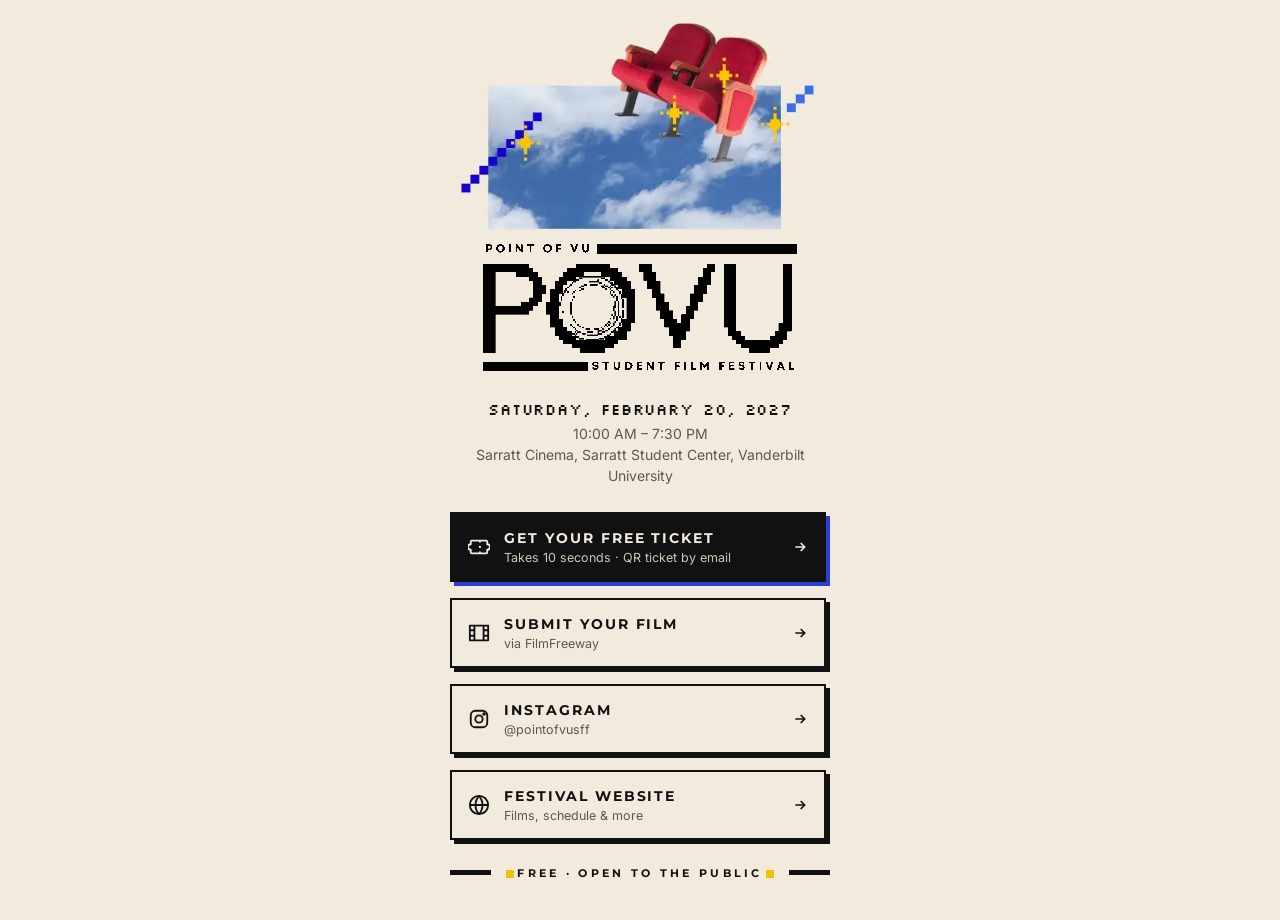
==== index.html @ c9872a8d "Add files via upload" ====
<!DOCTYPE html>
<html lang="en">
<head>
<meta charset="utf-8">
<meta name="viewport" content="width=device-width, initial-scale=1">
<title>POINT OF VU</title>
<meta name="description" content="POINT OF VU Student Film Festival · Saturday, February 20, 2027 · Sarratt Cinema, Vanderbilt University">
<link rel="icon" href="logo.png">
<link rel="preconnect" href="https://fonts.googleapis.com">
<link href="https://fonts.googleapis.com/css2?family=Montserrat:wght@600;700;800&family=Silkscreen&family=Inter:wght@400;500&display=swap" rel="stylesheet">
<link rel="stylesheet" href="style.css">
</head>
<body>
<div class="wrap">
  <img class="hero" src="hero.webp" alt="">
  <img class="logo" src="logo.png" alt="POINT OF VU Student Film Festival">

  <!-- EDIT EACH YEAR: date, time, place -->
  <div class="date">Saturday, February 20, 2027</div>
  <div class="place">10:00 AM – 7:30 PM<br>Sarratt Cinema, Sarratt Student Center, Vanderbilt University</div>

  <a class="btn primary" href="ticket.html">
    <svg class="ic" viewBox="0 0 24 24" fill="none" stroke="currentColor" stroke-width="2" stroke-linejoin="round"><path d="M3 9a2 2 0 0 0 0 6v3a1 1 0 0 0 1 1h16a1 1 0 0 0 1-1v-3a2 2 0 0 0 0-6V6a1 1 0 0 0-1-1H4a1 1 0 0 0-1 1z"/><path d="M13 5v2M13 11v2M13 17v2"/></svg>
    <span class="t">Get your free ticket<small>Takes 10 seconds · QR ticket by email</small></span>
    <svg class="arr" viewBox="0 0 24 24" fill="none" stroke="currentColor" stroke-width="2.5"><path d="M5 12h14M13 6l6 6-6 6"/></svg>
  </a>

  <a class="btn" href="https://filmfreeway.com/pointofvusff">
    <svg class="ic" viewBox="0 0 24 24" fill="none" stroke="currentColor" stroke-width="2" stroke-linejoin="round"><rect x="2" y="4" width="20" height="16"/><path d="M7 4v16M17 4v16M2 9h5M2 15h5M17 9h5M17 15h5"/></svg>
    <span class="t">Submit your film<small>via FilmFreeway</small></span>
    <svg class="arr" viewBox="0 0 24 24" fill="none" stroke="currentColor" stroke-width="2.5"><path d="M5 12h14M13 6l6 6-6 6"/></svg>
  </a>

  <a class="btn" href="https://www.instagram.com/pointofvusff/">
    <svg class="ic" viewBox="0 0 24 24" fill="none" stroke="currentColor" stroke-width="2"><rect x="3" y="3" width="18" height="18" rx="5"/><circle cx="12" cy="12" r="4"/><circle cx="17.5" cy="6.5" r="1" fill="currentColor"/></svg>
    <span class="t">Instagram<small>@pointofvusff</small></span>
    <svg class="arr" viewBox="0 0 24 24" fill="none" stroke="currentColor" stroke-width="2.5"><path d="M5 12h14M13 6l6 6-6 6"/></svg>
  </a>

  <a class="btn" href="https://pointofvusff.wordpress.com">
    <svg class="ic" viewBox="0 0 24 24" fill="none" stroke="currentColor" stroke-width="2"><circle cx="12" cy="12" r="10"/><path d="M2 12h20M12 2a15 15 0 0 1 0 20M12 2a15 15 0 0 0 0 20"/></svg>
    <span class="t">Festival website<small>Films, schedule &amp; more</small></span>
    <svg class="arr" viewBox="0 0 24 24" fill="none" stroke="currentColor" stroke-width="2.5"><path d="M5 12h14M13 6l6 6-6 6"/></svg>
  </a>

  <div class="rule"><span><i class="px"></i>Free · Open to the public<i class="px"></i></span></div>
</div>
</body>
</html>
---- style.css ----
:root{--bg:#f2ebdd;--ink:#111;--muted:#5d574d;--blue:#2b3fd6;--gold:#f2c200;--red:#c42a3c}
*{box-sizing:border-box}
html,body{margin:0;min-height:100%}
body{background:var(--bg);color:var(--ink);font-family:Inter,-apple-system,"Helvetica Neue",Arial,sans-serif;-webkit-font-smoothing:antialiased}
.wrap{max-width:420px;margin:0 auto;padding:22px 20px 40px;text-align:center}
.hero{width:100%;max-width:360px;height:auto;display:block;margin:0 auto -6px}
.logo{width:min(320px,88%);height:auto;display:block;margin:14px auto 0;image-rendering:pixelated}
.logo.sm{width:min(260px,75%);margin-top:8px}
.date{font-family:Silkscreen,monospace;font-size:15px;letter-spacing:.06em;margin:26px 0 4px}
.place{color:var(--muted);font-size:14px;line-height:1.5;margin:0 0 26px}
a.btn{display:flex;align-items:center;gap:14px;text-decoration:none;color:var(--ink);background:var(--bg);border:2px solid var(--ink);padding:15px 16px;margin:0 4px 16px 0;text-align:left;box-shadow:4px 4px 0 var(--ink);transition:transform .08s,box-shadow .08s}
a.btn:active{transform:translate(3px,3px);box-shadow:1px 1px 0 var(--ink)}
a.btn .t{flex:1;font-family:Montserrat,sans-serif;font-weight:700;font-size:14px;letter-spacing:.14em;text-transform:uppercase}
a.btn .t small{display:block;font-family:Inter,sans-serif;font-size:12.5px;letter-spacing:0;text-transform:none;color:var(--muted);margin-top:3px;font-weight:400}
a.btn.primary{background:var(--ink);color:var(--bg);box-shadow:4px 4px 0 var(--blue)}
a.btn.primary:active{box-shadow:1px 1px 0 var(--blue)}
a.btn.primary .t small{color:#cfc7b6}
.ic{width:22px;height:22px;flex:0 0 22px}
.arr{width:16px;height:16px;flex:0 0 16px}
.rule{display:flex;align-items:center;gap:12px;margin:26px 0 0}
.rule:before,.rule:after{content:"";flex:1;height:5px;background:var(--ink)}
.rule span{font-family:Montserrat,sans-serif;font-weight:700;font-size:11px;letter-spacing:.3em;text-transform:uppercase}
.px{display:inline-block;width:8px;height:8px;background:var(--gold);margin:0 3px;vertical-align:middle}
/* ticket form */
.card{background:var(--bg);border:2px solid var(--ink);box-shadow:5px 5px 0 var(--ink);padding:22px;margin-right:5px;text-align:left}
h2{font-family:Montserrat,sans-serif;font-weight:800;font-size:15px;letter-spacing:.2em;text-transform:uppercase;margin:0 0 18px;text-align:center}
label{display:block;font-family:Montserrat,sans-serif;font-size:11.5px;font-weight:700;letter-spacing:.18em;text-transform:uppercase;margin:0 0 7px}
input{width:100%;font-size:17px;padding:12px 13px;border-radius:0;border:2px solid var(--ink);background:#fbf7ef;color:var(--ink);outline:none;font-family:Inter,sans-serif}
input:focus{border-color:var(--blue);box-shadow:3px 3px 0 var(--blue)}
.hint{font-size:13px;color:var(--muted);margin:8px 0 20px;line-height:1.45}
.field{margin-bottom:16px}
button.go{width:100%;font-family:Montserrat,sans-serif;font-size:14px;font-weight:700;letter-spacing:.16em;text-transform:uppercase;padding:15px;border:2px solid var(--ink);border-radius:0;background:var(--ink);color:var(--bg);cursor:pointer;box-shadow:4px 4px 0 var(--blue)}
button.go:active{transform:translate(3px,3px);box-shadow:1px 1px 0 var(--blue)}
button.go:disabled{opacity:.6}
.err{color:var(--red);font-size:14px;margin-top:12px;min-height:1em;text-align:center}
.ticket{text-align:center}
.ticket .head{font-family:Montserrat,sans-serif;font-size:18px;font-weight:800;letter-spacing:.12em;text-transform:uppercase;margin-bottom:14px}
.ticket img{width:240px;height:240px;background:#fff;border:2px solid var(--ink);padding:8px}
.code{font-family:Silkscreen,monospace;font-size:26px;letter-spacing:.12em;margin-top:14px}
.who{font-size:16px;margin-top:4px;color:var(--muted)}
.note{color:var(--muted);font-size:14px;line-height:1.5;margin-top:16px}
.back{display:block;text-align:center;margin-top:24px;font-family:Montserrat,sans-serif;font-weight:700;font-size:11px;letter-spacing:.3em;text-transform:uppercase;color:var(--ink);text-decoration:none}
.hide{display:none}
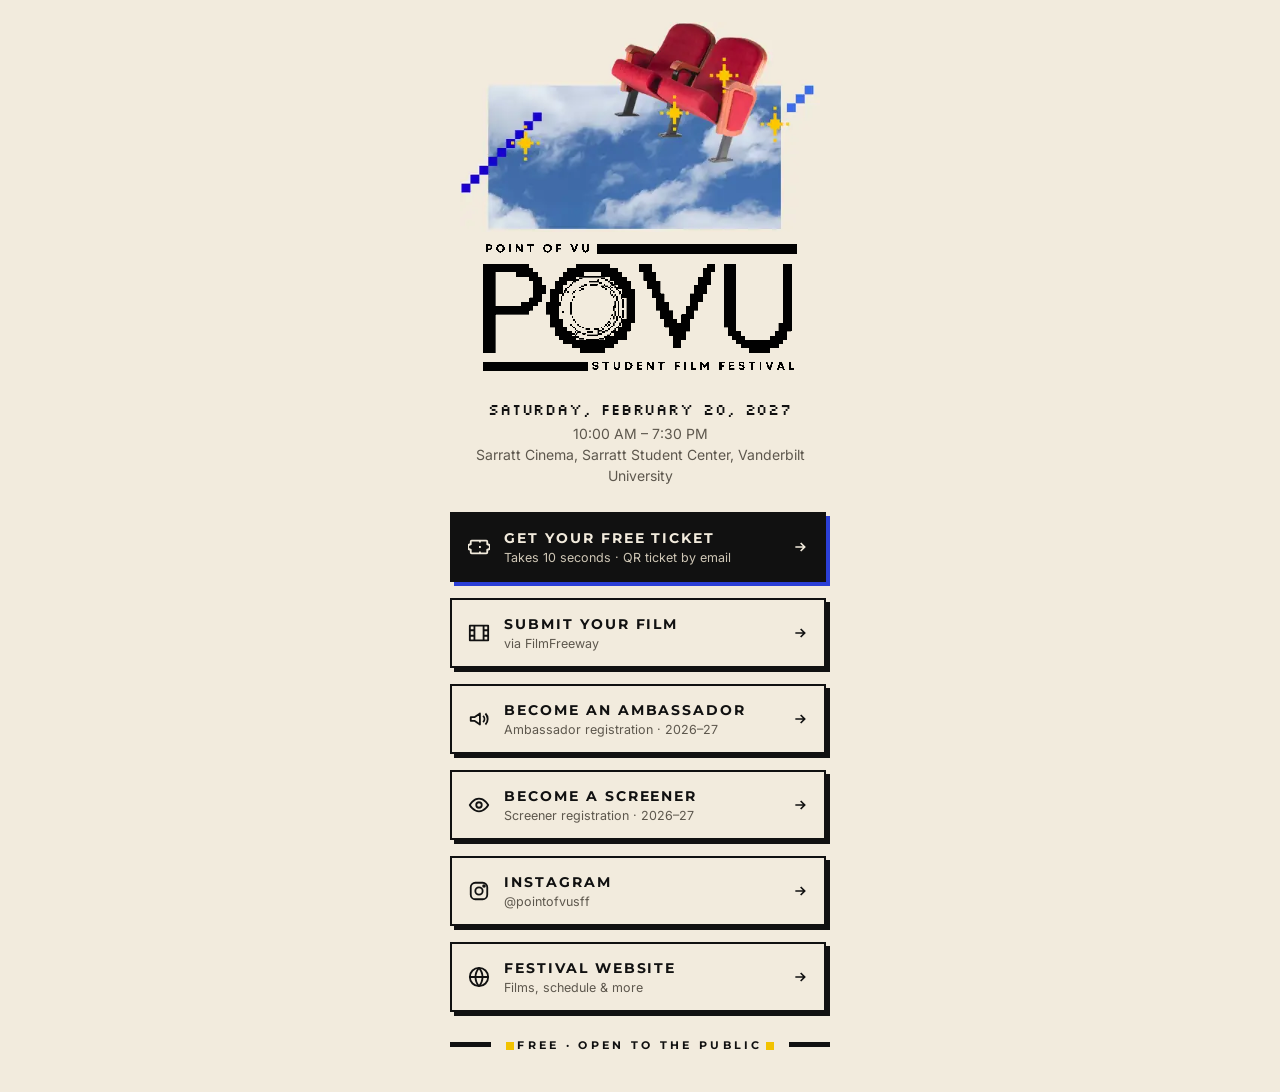
==== commit a3f3be03: "Add files via upload" ====
--- a/index.html
+++ b/index.html
@@ -31,6 +31,18 @@
     <svg class="arr" viewBox="0 0 24 24" fill="none" stroke="currentColor" stroke-width="2.5"><path d="M5 12h14M13 6l6 6-6 6"/></svg>
   </a>
 
+  <a class="btn" href="https://docs.google.com/forms/d/e/1FAIpQLScz9jDXxpZyPXpRLaUCkM6k21HVgFsQ7bXqjZRh4kEycgaehg/viewform">
+    <svg class="ic" viewBox="0 0 24 24" fill="none" stroke="currentColor" stroke-width="2" stroke-linejoin="round"><path d="M3 10v4h4l6 4V6L7 10z"/><path d="M16.5 8.5a5 5 0 0 1 0 7M19 6a8.5 8.5 0 0 1 0 12"/></svg>
+    <span class="t">Become an ambassador<small>Ambassador registration · 2026–27</small></span>
+    <svg class="arr" viewBox="0 0 24 24" fill="none" stroke="currentColor" stroke-width="2.5"><path d="M5 12h14M13 6l6 6-6 6"/></svg>
+  </a>
+
+  <a class="btn" href="https://docs.google.com/forms/d/e/1FAIpQLSfVWQ5ulM4dThhfV0GrBxHHvglUhfGmJUdRbZ5eNPbVJGJJsQ/viewform">
+    <svg class="ic" viewBox="0 0 24 24" fill="none" stroke="currentColor" stroke-width="2"><path d="M2 12s3.5-7 10-7 10 7 10 7-3.5 7-10 7S2 12 2 12z"/><circle cx="12" cy="12" r="3"/></svg>
+    <span class="t">Become a screener<small>Screener registration · 2026–27</small></span>
+    <svg class="arr" viewBox="0 0 24 24" fill="none" stroke="currentColor" stroke-width="2.5"><path d="M5 12h14M13 6l6 6-6 6"/></svg>
+  </a>
+
   <a class="btn" href="https://www.instagram.com/pointofvusff/">
     <svg class="ic" viewBox="0 0 24 24" fill="none" stroke="currentColor" stroke-width="2"><rect x="3" y="3" width="18" height="18" rx="5"/><circle cx="12" cy="12" r="4"/><circle cx="17.5" cy="6.5" r="1" fill="currentColor"/></svg>
     <span class="t">Instagram<small>@pointofvusff</small></span>
